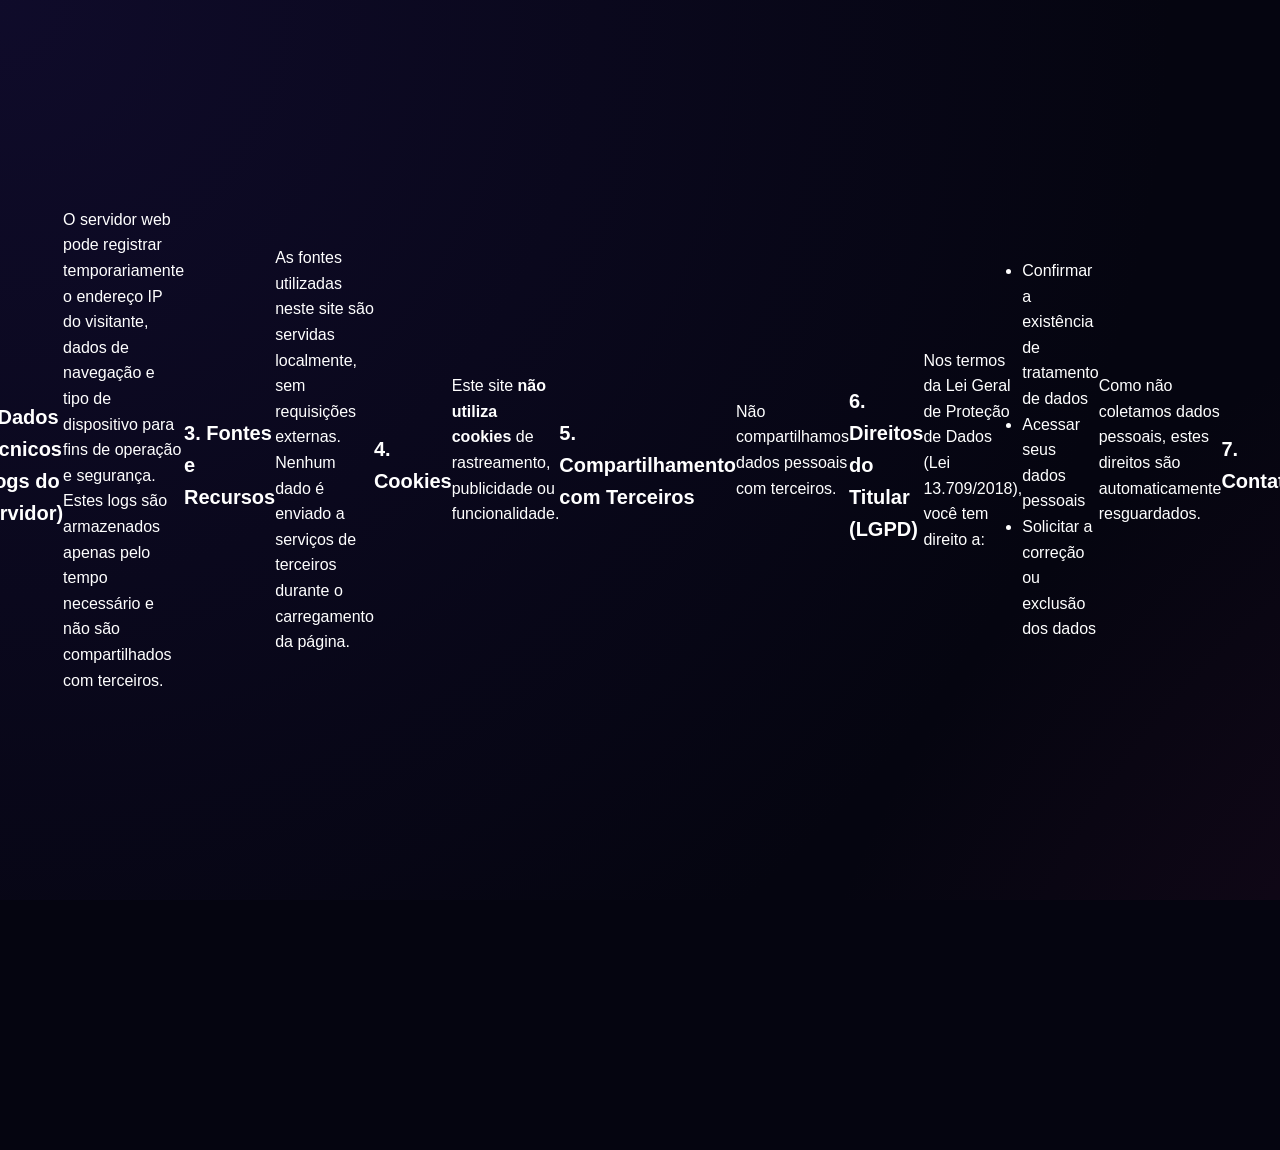
==== privacidade.html @ 1d8f381b "fix: LGPD compliance - self-host fonts, add privacy policy" ====
<!DOCTYPE html>
<html lang="pt-BR">
<head>
    <meta charset="UTF-8">
    <meta name="viewport" content="width=device-width, initial-scale=1.0">
    <title>Política de Privacidade - Countdown</title>
    <link rel="stylesheet" href="style.css">
    <link rel="stylesheet" href="fonts/fonts.css">
    <style>
        body { font-family: 'Inter', sans-serif; max-width: 800px; margin: 0 auto; padding: 40px 20px; line-height: 1.6; }
        h1 { font-size: 28px; margin-bottom: 10px; }
        h2 { font-size: 20px; margin-top: 30px; }
        p { margin: 10px 0; }
        .back { display: inline-block; margin-top: 30px; color: #666; text-decoration: none; }
        .back:hover { text-decoration: underline; }
    </style>
</head>
<body>
    <h1>Política de Privacidade</h1>
    <p><strong>Última atualização:</strong> 02 de julho de 2026</p>

    <h2>1. Dados Coletados</h2>
    <p>Este site é um cronômetro estático e <strong>não coleta, armazena ou processa</strong> dados pessoais dos usuários. Nenhum formulário de cadastro, login ou coleta de informações é utilizado.</p>

    <h2>2. Dados Técnicos (Logs do Servidor)</h2>
    <p>O servidor web pode registrar temporariamente o endereço IP do visitante, dados de navegação e tipo de dispositivo para fins de operação e segurança. Estes logs são armazenados apenas pelo tempo necessário e não são compartilhados com terceiros.</p>

    <h2>3. Fontes e Recursos</h2>
    <p>As fontes utilizadas neste site são servidas localmente, sem requisições externas. Nenhum dado é enviado a serviços de terceiros durante o carregamento da página.</p>

    <h2>4. Cookies</h2>
    <p>Este site <strong>não utiliza cookies</strong> de rastreamento, publicidade ou funcionalidade.</p>

    <h2>5. Compartilhamento com Terceiros</h2>
    <p>Não compartilhamos dados pessoais com terceiros.</p>

    <h2>6. Direitos do Titular (LGPD)</h2>
    <p>Nos termos da Lei Geral de Proteção de Dados (Lei 13.709/2018), você tem direito a:</p>
    <ul>
        <li>Confirmar a existência de tratamento de dados</li>
        <li>Acessar seus dados pessoais</li>
        <li>Solicitar a correção ou exclusão dos dados</li>
    </ul>
    <p>Como não coletamos dados pessoais, estes direitos são automaticamente resguardados.</p>

    <h2>7. Contato</h2>
    <p>Para questões sobre privacidade: <a href="mailto:contato@ambtek.com.br">contato@ambtek.com.br</a></p>

    <h2>8. Alterações</h2>
    <p>Esta política pode ser atualizada periodicamente. Recomendamos a revisão ocasional desta página.</p>

    <a href="index.html" class="back">&larr; Voltar</a>
</body>
</html>
---- style.css ----
/* ========================================
   DARK MODE FIRST DESIGN SYSTEM
   Premium Countdown Application
   ======================================== */

/* ========================================
   DESIGN TOKENS - DARK MODE FIRST
   ======================================== */

:root {
    /* ===== DARK MODE FIRST (DEFAULT) ===== */
    /* Cores Profundas e Vibrantes */
    --color-primary-h: 250;
    --color-primary-s: 80%;
    --color-primary-l: 65%;
    --color-secondary-h: 320;
    --color-secondary-s: 90%;
    --color-secondary-l: 60%;

    /* Backgrounds */
    --bg-app: #050510;
    --bg-mesh-1: radial-gradient(circle at 0% 0%, hsla(250, 60%, 20%, 0.4) 0%, transparent 50%);
    --bg-mesh-2: radial-gradient(circle at 100% 100%, hsla(320, 60%, 20%, 0.4) 0%, transparent 50%);

    /* Glassmorphism Dark - Sofisticado */
    --glass-bg: rgba(20, 20, 35, 0.4);
    --glass-bg-card: rgba(30, 30, 50, 0.35);
    --glass-border: rgba(255, 255, 255, 0.08);
    --glass-blur: blur(20px);

    /* Texto */
    --text-primary: #ffffff;
    --text-secondary: rgba(255, 255, 255, 0.7);

    /* Sombras - Glow */
    --shadow-card: 0 8px 32px 0 rgba(0, 0, 0, 0.3);
    --shadow-glow: 0 0 20px rgba(100, 100, 255, 0.15);

    /* Fontes e Espaçamento */
    --font-display: 'Outfit', sans-serif;
    --font-body: 'Inter', sans-serif;
    --radius-container: 40px;
    --radius-card: 24px;
}

/* ===== LIGHT MODE (GLASSMORPHISM PURO) ===== */
[data-theme="light"] {
    /* Cores mais frescas e luminosas */
    --color-primary-h: 220;
    --color-primary-s: 90%;
    --color-primary-l: 50%;
    --color-secondary-h: 300;
    --color-secondary-s: 85%;
    --color-secondary-l: 55%;

    /* Backgrounds - Aurora */
    --bg-app: #f0f2f5;
    --bg-mesh-1: radial-gradient(circle at 10% 10%, hsla(220, 80%, 80%, 0.5) 0%, transparent 60%);
    --bg-mesh-2: radial-gradient(circle at 90% 90%, hsla(300, 80%, 90%, 0.6) 0%, transparent 60%);

    /* Glassmorphism Light - Cristalino */
    --glass-bg: rgba(255, 255, 255, 0.45);
    /* Mais transparente */
    --glass-bg-card: rgba(255, 255, 255, 0.65);
    /* Mais leitoso */
    --glass-border: rgba(255, 255, 255, 0.8);
    /* Borda branca forte */
    --glass-blur: blur(24px);

    /* Texto */
    --text-primary: #1a1a2e;
    --text-secondary: #4a4a6a;

    /* Sombras - Suaves e Coloridas */
    --shadow-card:
        0 4px 6px -1px rgba(0, 0, 0, 0.05),
        0 10px 15px -3px rgba(0, 0, 0, 0.05),
        0 0 0 1px rgba(255, 255, 255, 0.5) inset;
    --shadow-glow: none;
}

/* ========================================
   GLOBAL RESETS & BODY
   ======================================== */
* {
    margin: 0;
    padding: 0;
    box-sizing: border-box;
}

body {
    min-height: 100vh;
    display: flex;
    justify-content: center;
    align-items: center;
    font-family: var(--font-body);
    background-color: var(--bg-app);
    background-image: var(--bg-mesh-1), var(--bg-mesh-2);
    background-size: 150% 150%;
    background-attachment: fixed;
    color: var(--text-primary);
    overflow: hidden;
    /* Evita scroll desnecessário no desktop */
    transition: background-color 0.5s ease;
}

/* ========================================
   THEME TOGGLE
   ======================================== */
.theme-toggle {
    position: fixed;
    top: 2rem;
    right: 2rem;
    background: var(--glass-bg-card);
    border: 1px solid var(--glass-border);
    border-radius: 50%;
    width: 3.5rem;
    height: 3.5rem;
    cursor: pointer;
    font-size: 1.5rem;
    display: flex;
    align-items: center;
    justify-content: center;
    z-index: 100;
    transition: all 0.3s ease;
    backdrop-filter: var(--glass-blur);
    box-shadow: var(--shadow-card);
    color: var(--text-primary);
    outline: none;
}

.theme-toggle:hover {
    transform: rotate(15deg) scale(1.1);
    background: var(--glass-border);
}

.theme-icon {
    filter: drop-shadow(0 0 5px rgba(255, 255, 255, 0.5));
}

[data-theme="light"] .theme-icon {
    filter: none;
}

/* ========================================
   ANIMATED BACKGROUND ORBS
   ======================================== */
body::before,
body::after {
    content: '';
    position: absolute;
    border-radius: var(--radius-full);
    filter: blur(100px);
    opacity: 0.25;
    animation: float 20s ease-in-out infinite;
    pointer-events: none;
    z-index: var(--z-base);
}

body::before {
    width: 600px;
    height: 600px;
    background: var(--gradient-primary);
    top: -300px;
    left: -300px;
    animation-delay: 0s;
}

body::after {
    width: 500px;
    height: 500px;
    background: var(--gradient-secondary);
    bottom: -250px;
    right: -250px;
    animation-delay: 10s;
}

@keyframes float {

    0%,
    100% {
        transform: translate(0, 0) scale(1);
    }

    33% {
        transform: translate(60px, -60px) scale(1.15);
    }

    66% {
        transform: translate(-60px, 60px) scale(0.85);
    }
}

/* ========================================
   CONTAINER & LAYOUT
   ======================================== */
.container {
    position: relative;
    width: 90%;
    max-width: 1200px;
    background: var(--glass-bg);
    border: 1px solid var(--glass-border);
    border-radius: var(--radius-container);
    padding: 3rem;
    text-align: center;
    backdrop-filter: var(--glass-blur);
    box-shadow: var(--shadow-card);
    transition: all 0.5s cubic-bezier(0.25, 0.8, 0.25, 1);
}

h1 {
    font-family: var(--font-display);
    font-weight: 800;
    font-size: clamp(2rem, 5vw, 4rem);
    margin-bottom: 3rem;
    letter-spacing: -0.02em;
    background: linear-gradient(135deg, var(--text-primary) 0%, var(--text-secondary) 100%);
    -webkit-background-clip: text;
    -webkit-text-fill-color: transparent;
    filter: drop-shadow(0 2px 4px rgba(0, 0, 0, 0.2));
}

/* ========================================
   COUNTDOWN GRID SYSTEM
   ======================================== */
#countdown {
    display: grid;
    /* DESKTOP DEFAULT: Linha única (5 colunas) */
    grid-template-columns: repeat(5, 1fr);
    gap: 1.5rem;
    width: 100%;
}

.countdown-item {
    background: var(--glass-bg-card);
    border: 1px solid var(--glass-border);
    border-radius: var(--radius-card);
    padding: 2rem 1rem;
    display: flex;
    flex-direction: column;
    align-items: center;
    justify-content: center;
    transition: all 0.3s cubic-bezier(0.34, 1.56, 0.64, 1);
    position: relative;
    overflow: hidden;
}

.countdown-item:hover {
    transform: translateY(-5px) scale(1.02);
    box-shadow: var(--shadow-glow);
    border-color: rgba(255, 255, 255, 0.3);
}

/* Efeito de brilho no hover */
.countdown-item::before {
    content: '';
    position: absolute;
    top: 0;
    left: -100%;
    width: 100%;
    height: 100%;
    background: linear-gradient(90deg, transparent, rgba(255, 255, 255, 0.1), transparent);
    transition: 0.5s;
}

.countdown-item:hover::before {
    left: 100%;
}

/* Números */
.countdown-item span {
    font-family: var(--font-display);
    font-size: clamp(2.5rem, 4vw, 5rem);
    font-weight: 700;
    line-height: 1;
    margin-bottom: 0.5rem;
    color: var(--text-primary);
    text-shadow: 0 5px 15px rgba(0, 0, 0, 0.2);
}

/* Labels (Dias, Horas, etc) */
.countdown-item::after {
    font-family: var(--font-body);
    font-size: 0.875rem;
    text-transform: uppercase;
    letter-spacing: 0.1em;
    color: var(--text-secondary);
    font-weight: 500;
}

/* ========================================
   RESPONSIVE DESIGN (MOBILE - NO SCROLL & FIXED BUTTON)
   ======================================== */
@media screen and (max-width: 900px) {

    /* 1. RESET RADICAL DE SCROLL */
    html,
    body {
        height: 100%;
        width: 100%;
        margin: 0;
        padding: 0;
        overflow: hidden !important;
        /* Bloqueia scroll global */
        position: fixed;
        /* Trava o corpo na tela */
    }

    /* 2. BOTÃO DE TEMA (VISIBILIDADE FORÇADA) */
    .theme-toggle {
        display: flex !important;
        visibility: visible !important;
        opacity: 1 !important;
        position: fixed !important;
        top: 15px !important;
        right: 15px !important;
        z-index: 2147483647 !important;
        /* Z-Index Máximo Possível */

        width: 48px !important;
        height: 48px !important;

        background-color: var(--glass-bg-card) !important;
        border: 1px solid var(--glass-border) !important;
        box-shadow: 0 4px 12px rgba(0, 0, 0, 0.3) !important;
        border-radius: 50% !important;
        backdrop-filter: blur(10px) !important;
    }

    /* 3. CONTAINER DE TELA CHEIA */
    .container {
        position: absolute;
        /* Remove do fluxo normal */
        top: 0;
        left: 0;
        width: 100% !important;
        height: 100% !important;
        max-width: none !important;
        max-height: none !important;

        padding: 1rem 1.5rem !important;
        margin: 0 !important;
        border: none !important;
        border-radius: 0 !important;

        display: flex !important;
        flex-direction: column !important;
        justify-content: center !important;
        align-items: center !important;

        overflow: hidden !important;
        /* Bloqueia scroll interno */
    }

    /* 4. TÍTULO COMPACTO */
    h1 {
        margin-top: 3rem !important;
        /* Espaço para o botão */
        margin-bottom: 1rem !important;
        font-size: clamp(1.2rem, 5vw, 1.8rem) !important;
        flex-shrink: 0;
        /* Não deixa sumir */
        line-height: 1.2;
    }

    /* 5. COUNTDOWN FLEXÍVEL (SEM SCROLL) */
    #countdown {
        display: flex !important;
        flex-direction: column !important;
        width: 100%;
        max-width: 500px;
        flex: 1;
        /* Ocupa todo o espaço vertical restante */
        gap: 0.5rem !important;
        overflow: hidden !important;
        /* Garante zero scroll */
        justify-content: center;
        /* Centraliza itens */
        min-height: 0;
        /* Permite flex shrink funcionar corretamente */
        padding-bottom: 1rem;
    }

    .countdown-item {
        flex: 1;
        /* Cada item cresce/encolhe igualmente */
        display: flex;
        flex-direction: row;
        /* Horizontal */
        justify-content: space-between;
        align-items: center;

        min-height: 0;
        /* Crítico para evitar overflow */
        max-height: 80px;
        /* Limite visual */

        padding: 0 1.5rem !important;
        margin: 0 !important;

        border-radius: 12px;
    }

    .countdown-item span {
        font-size: clamp(1.5rem, 4vh, 2.5rem);
        /* Fonte responde à ALTURA da tela */
        order: 2;
        line-height: 1;
    }

    .countdown-item::after {
        order: 1;
        font-size: 0.9rem;
        text-transform: uppercase;
        letter-spacing: 0.05em;
    }

    /* Esconder segundos em telas minúsculas para caber */
    @media screen and (max-height: 500px) {
        .seconds {
            display: none !important;
        }

        h1 {
            font-size: 1rem !important;
            margin-top: 2.5rem !important;
        }

        .countdown-item {
            padding: 0 1rem !important;
        }
    }
}

/* Telas MUITO pequenas (iPhone SE / dobrados) */
@media screen and (max-height: 700px) and (max-width: 900px) {
    h1 {
        font-size: 1.25rem;
        margin-bottom: 1rem;
        margin-top: 2rem;
    }

    #countdown {
        gap: 0.5rem;
    }

    .countdown-item {
        padding: 0.5rem 1.25rem;
    }

    .countdown-item span {
        font-size: 1.75rem;
    }
}


/* ========================================
   ACCESSIBILITY & ANIMATIONS
   ======================================== */

/* Reduce motion for accessibility */
@media (prefers-reduced-motion: reduce) {

    *,
    *::before,
    *::after {
        animation-duration: 0.01ms !important;
        animation-iteration-count: 1 !important;
        transition-duration: 0.01ms !important;
    }
}

/* Focus styles for accessibility */
.countdown-item:focus-visible {
    outline: 2px solid hsl(var(--color-primary-h), var(--color-primary-s), var(--color-primary-l));
    outline-offset: 4px;
    box-shadow:
        var(--shadow-xl),
        var(--shadow-glow-primary);
}
---- fonts/fonts.css ----
@font-face {
  font-family: 'Inter';
  font-style: normal;
  font-weight: 400;
  src: url('fonts/inter-regular.woff2') format('woff2');
}
@font-face {
  font-family: 'Inter';
  font-style: normal;
  font-weight: 600;
  src: url('fonts/inter-semibold.woff2') format('woff2');
}
@font-face {
  font-family: 'Inter';
  font-style: normal;
  font-weight: 700;
  src: url('fonts/inter-bold.woff2') format('woff2');
}
@font-face {
  font-family: 'Inter';
  font-style: normal;
  font-weight: 800;
  src: url('fonts/inter-extrabold.woff2') format('woff2');
}
@font-face {
  font-family: 'Inter';
  font-style: normal;
  font-weight: 900;
  src: url('fonts/inter-black.woff2') format('woff2');
}
@font-face {
  font-family: 'Outfit';
  font-style: normal;
  font-weight: 400;
  src: url('fonts/inter-regular.woff2') format('woff2');
}
@font-face {
  font-family: 'Outfit';
  font-style: normal;
  font-weight: 600;
  src: url('fonts/inter-semibold.woff2') format('woff2');
}
@font-face {
  font-family: 'Outfit';
  font-style: normal;
  font-weight: 700;
  src: url('fonts/inter-bold.woff2') format('woff2');
}
@font-face {
  font-family: 'Outfit';
  font-style: normal;
  font-weight: 800;
  src: url('fonts/inter-extrabold.woff2') format('woff2');
}
@font-face {
  font-family: 'Outfit';
  font-style: normal;
  font-weight: 900;
  src: url('fonts/inter-black.woff2') format('woff2');
}
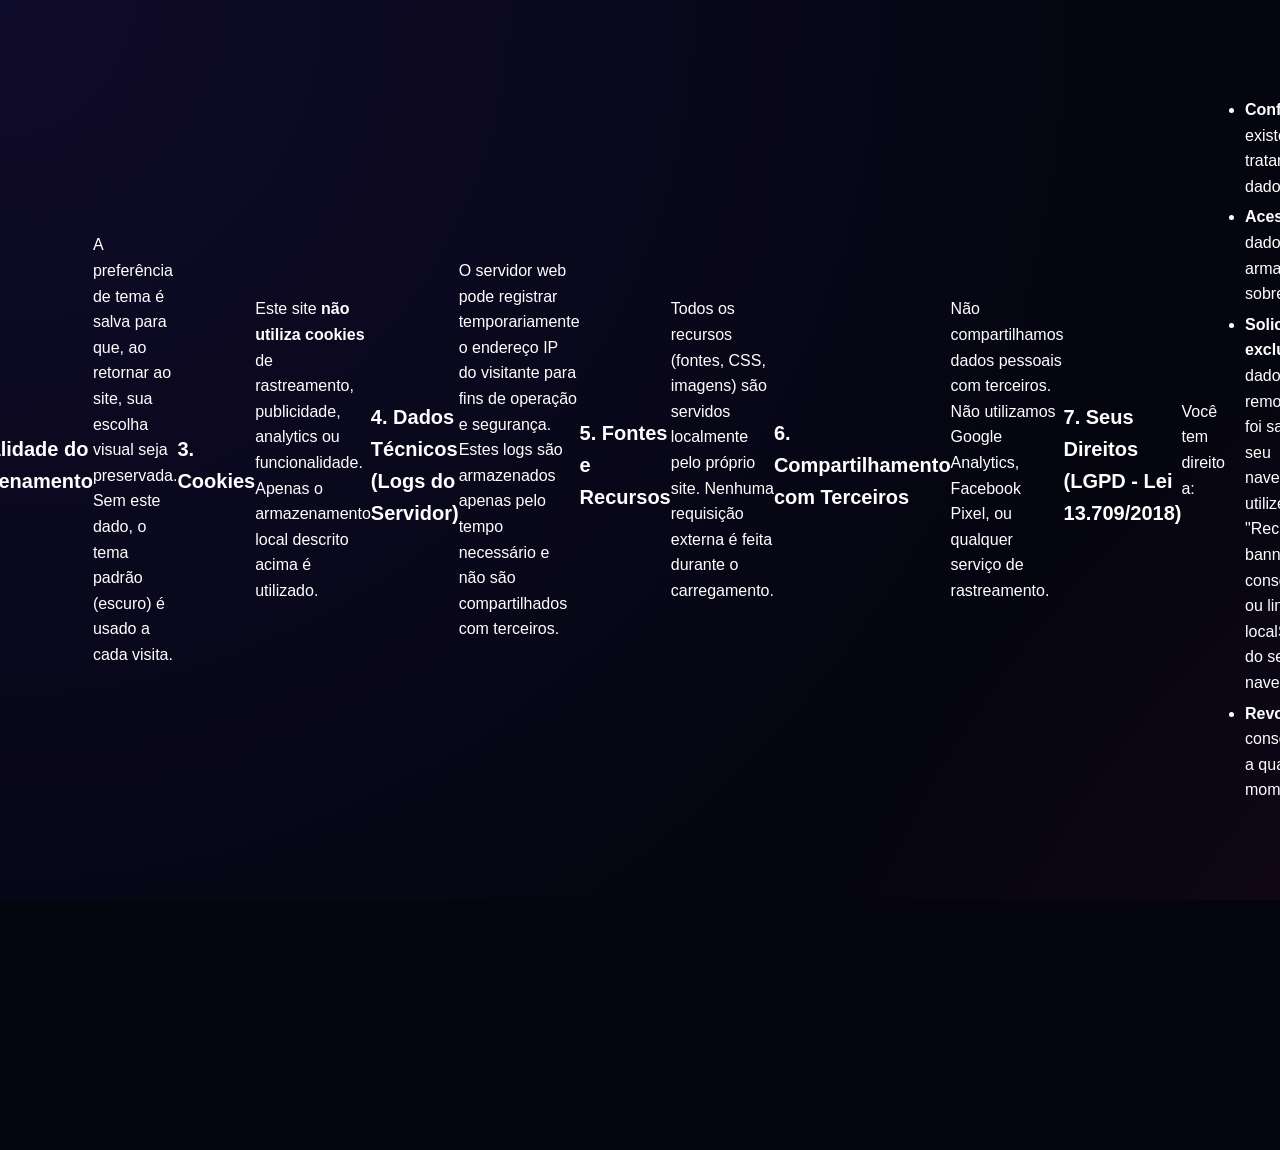
==== commit ae63a6a0: "feat: LGPD consent banner + privacy-first storage - Adiciona banner de consentimento LGPD (Lei 13.70" ====
--- a/privacidade.html
+++ b/privacidade.html
@@ -5,50 +5,82 @@
     <meta name="viewport" content="width=device-width, initial-scale=1.0">
     <title>Política de Privacidade - Countdown</title>
     <link rel="stylesheet" href="style.css">
+    <link rel="stylesheet" href="style-lgpd.css">
     <link rel="stylesheet" href="fonts/fonts.css">
     <style>
         body { font-family: 'Inter', sans-serif; max-width: 800px; margin: 0 auto; padding: 40px 20px; line-height: 1.6; }
         h1 { font-size: 28px; margin-bottom: 10px; }
         h2 { font-size: 20px; margin-top: 30px; }
         p { margin: 10px 0; }
+        ul { margin: 10px 0 10px 20px; }
+        li { margin: 5px 0; }
         .back { display: inline-block; margin-top: 30px; color: #666; text-decoration: none; }
         .back:hover { text-decoration: underline; }
+        .highlight { background: rgba(108, 92, 231, 0.1); border-left: 3px solid #6c5ce7; padding: 12px 16px; border-radius: 4px; margin: 15px 0; }
     </style>
 </head>
 <body>
     <h1>Política de Privacidade</h1>
     <p><strong>Última atualização:</strong> 02 de julho de 2026</p>
 
-    <h2>1. Dados Coletados</h2>
-    <p>Este site é um cronômetro estático e <strong>não coleta, armazena ou processa</strong> dados pessoais dos usuários. Nenhum formulário de cadastro, login ou coleta de informações é utilizado.</p>
+    <div class="highlight">
+        <strong>🔒 Resumo:</strong> Este site é um cronômetro simples. Armazenamos <strong>apenas</strong> sua preferência visual (tema claro/escuro) no navegador, <strong>com seu consentimento</strong>. Nenhum dado é enviado para servidores externos.
+    </div>
 
-    <h2>2. Dados Técnicos (Logs do Servidor)</h2>
-    <p>O servidor web pode registrar temporariamente o endereço IP do visitante, dados de navegação e tipo de dispositivo para fins de operação e segurança. Estes logs são armazenados apenas pelo tempo necessário e não são compartilhados com terceiros.</p>
+    <h2>1. Dados Armazenados Localmente</h2>
+    <p>Com o seu consentimento, este site armazena no seu navegador (localStorage):</p>
+    <ul>
+        <li><strong>Preferência de tema</strong> (claro/escuro) — chave: <code>countdown-theme-preference</code></li>
+        <li><strong>Registro de consentimento</strong> — chave: <code>lgpd-consent</code></li>
+    </ul>
+    <p>Este armazenamento é <strong>exclusivamente local</strong>. Nenhum dado é transmitido para servidores, APIs ou terceiros.</p>
 
-    <h2>3. Fontes e Recursos</h2>
-    <p>As fontes utilizadas neste site são servidas localmente, sem requisições externas. Nenhum dado é enviado a serviços de terceiros durante o carregamento da página.</p>
+    <h2>2. Finalidade do Armazenamento</h2>
+    <p>A preferência de tema é salva para que, ao retornar ao site, sua escolha visual seja preservada. Sem este dado, o tema padrão (escuro) é usado a cada visita.</p>
 
-    <h2>4. Cookies</h2>
-    <p>Este site <strong>não utiliza cookies</strong> de rastreamento, publicidade ou funcionalidade.</p>
+    <h2>3. Cookies</h2>
+    <p>Este site <strong>não utiliza cookies</strong> de rastreamento, publicidade, analytics ou funcionalidade. Apenas o armazenamento local descrito acima é utilizado.</p>
 
-    <h2>5. Compartilhamento com Terceiros</h2>
-    <p>Não compartilhamos dados pessoais com terceiros.</p>
+    <h2>4. Dados Técnicos (Logs do Servidor)</h2>
+    <p>O servidor web pode registrar temporariamente o endereço IP do visitante para fins de operação e segurança. Estes logs são armazenados apenas pelo tempo necessário e não são compartilhados com terceiros.</p>
 
-    <h2>6. Direitos do Titular (LGPD)</h2>
-    <p>Nos termos da Lei Geral de Proteção de Dados (Lei 13.709/2018), você tem direito a:</p>
+    <h2>5. Fontes e Recursos</h2>
+    <p>Todos os recursos (fontes, CSS, imagens) são servidos localmente pelo próprio site. Nenhuma requisição externa é feita durante o carregamento.</p>
+
+    <h2>6. Compartilhamento com Terceiros</h2>
+    <p>Não compartilhamos dados pessoais com terceiros. Não utilizamos Google Analytics, Facebook Pixel, ou qualquer serviço de rastreamento.</p>
+
+    <h2>7. Seus Direitos (LGPD - Lei 13.709/2018)</h2>
+    <p>Você tem direito a:</p>
     <ul>
-        <li>Confirmar a existência de tratamento de dados</li>
-        <li>Acessar seus dados pessoais</li>
-        <li>Solicitar a correção ou exclusão dos dados</li>
+        <li><strong>Confirmar</strong> a existência de tratamento de dados</li>
+        <li><strong>Acessar</strong> os dados armazenados sobre você</li>
+        <li><strong>Solicitar a exclusão</strong> dos dados — para remover o que foi salvo no seu navegador, utilize a opção "Recusar" no banner de consentimento ou limpe o localStorage do seu navegador</li>
+        <li><strong>Revogar</strong> o consentimento a qualquer momento</li>
     </ul>
-    <p>Como não coletamos dados pessoais, estes direitos são automaticamente resguardados.</p>
+    <p>Você pode gerenciar o armazenamento local do seu navegador a qualquer momento através das configurações de privacidade do seu navegador.</p>
 
-    <h2>7. Contato</h2>
-    <p>Para questões sobre privacidade: <a href="mailto:contato@ambtek.com.br">contato@ambtek.com.br</a></p>
+    <h2>8. Base Legal</h2>
+    <p>O tratamento de dados é realizado com base no <strong>consentimento do titular</strong> (Art. 7º, I da LGPD), obtido através do banner exibido na primeira visita.</p>
 
-    <h2>8. Alterações</h2>
+    <h2>9. Contato</h2>
+    <p>Para questões relacionadas à privacidade e proteção de dados:</p>
+    <p>Email: <a href="mailto:contato@ambtek.com.br">contato@ambtek.com.br</a></p>
+
+    <h2>10. Alterações</h2>
     <p>Esta política pode ser atualizada periodicamente. Recomendamos a revisão ocasional desta página.</p>
 
     <a href="index.html" class="back">&larr; Voltar</a>
+
+    <script>
+        // Aplicar tema salvo na pagina de privacidade
+        try {
+            var theme = localStorage.getItem('countdown-theme-preference');
+            var consent = localStorage.getItem('lgpd-consent');
+            if (consent === 'accepted' && theme === 'light') {
+                document.body.setAttribute('data-theme', 'light');
+            }
+        } catch(e) {}
+    </script>
 </body>
 </html>
--- a/style-lgpd.css
+++ b/style-lgpd.css
@@ -0,0 +1,168 @@
+/* ========================================
+   LGPD CONSENT BANNER
+   ======================================== */
+.lgpd-banner {
+    position: fixed;
+    bottom: 0;
+    left: 0;
+    right: 0;
+    z-index: 99999;
+    background: rgba(10, 10, 25, 0.95);
+    backdrop-filter: blur(20px);
+    -webkit-backdrop-filter: blur(20px);
+    border-top: 1px solid rgba(255, 255, 255, 0.1);
+    box-shadow: 0 -10px 40px rgba(0, 0, 0, 0.5);
+    padding: 16px 24px;
+    transform: translateY(100%);
+    transition: transform 0.5s cubic-bezier(0.25, 0.8, 0.25, 1);
+}
+
+.lgpd-banner.active {
+    transform: translateY(0);
+}
+
+.lgpd-banner-content {
+    max-width: 1200px;
+    margin: 0 auto;
+    display: flex;
+    align-items: center;
+    gap: 16px;
+    flex-wrap: wrap;
+}
+
+.lgpd-banner-icon {
+    font-size: 24px;
+    flex-shrink: 0;
+}
+
+.lgpd-banner-text {
+    flex: 1;
+    min-width: 200px;
+}
+
+.lgpd-banner-text p {
+    margin: 0;
+    font-family: 'Inter', sans-serif;
+    font-size: 13px;
+    line-height: 1.5;
+    color: rgba(255, 255, 255, 0.85);
+}
+
+.lgpd-banner-text p:first-child {
+    margin-bottom: 4px;
+}
+
+.lgpd-banner-actions {
+    display: flex;
+    align-items: center;
+    gap: 10px;
+    flex-shrink: 0;
+    flex-wrap: wrap;
+}
+
+.lgpd-btn {
+    font-family: 'Inter', sans-serif;
+    font-size: 13px;
+    font-weight: 600;
+    padding: 8px 20px;
+    border: none;
+    border-radius: 8px;
+    cursor: pointer;
+    transition: all 0.2s ease;
+    white-space: nowrap;
+}
+
+.lgpd-btn-primary {
+    background: linear-gradient(135deg, #6c5ce7, #a855f7);
+    color: #fff;
+    box-shadow: 0 0 20px rgba(108, 92, 231, 0.3);
+}
+
+.lgpd-btn-primary:hover {
+    transform: scale(1.05);
+    box-shadow: 0 0 30px rgba(108, 92, 231, 0.5);
+}
+
+.lgpd-btn-secondary {
+    background: rgba(255, 255, 255, 0.08);
+    color: rgba(255, 255, 255, 0.8);
+    border: 1px solid rgba(255, 255, 255, 0.15);
+}
+
+.lgpd-btn-secondary:hover {
+    background: rgba(255, 255, 255, 0.15);
+    color: #fff;
+}
+
+.lgpd-link {
+    font-family: 'Inter', sans-serif;
+    font-size: 12px;
+    color: rgba(255, 255, 255, 0.5);
+    text-decoration: none;
+    border-bottom: 1px dotted rgba(255, 255, 255, 0.2);
+    transition: color 0.2s;
+}
+
+.lgpd-link:hover {
+    color: rgba(255, 255, 255, 0.9);
+    border-bottom-color: rgba(255, 255, 255, 0.5);
+}
+
+/* Light mode adjustments */
+[data-theme="light"] .lgpd-banner {
+    background: rgba(240, 242, 245, 0.97);
+    border-top: 1px solid rgba(0, 0, 0, 0.08);
+    box-shadow: 0 -10px 40px rgba(0, 0, 0, 0.1);
+}
+
+[data-theme="light"] .lgpd-banner-text p {
+    color: rgba(0, 0, 0, 0.75);
+}
+
+[data-theme="light"] .lgpd-btn-secondary {
+    background: rgba(0, 0, 0, 0.06);
+    color: rgba(0, 0, 0, 0.65);
+    border: 1px solid rgba(0, 0, 0, 0.1);
+}
+
+[data-theme="light"] .lgpd-btn-secondary:hover {
+    background: rgba(0, 0, 0, 0.1);
+    color: #000;
+}
+
+[data-theme="light"] .lgpd-link {
+    color: rgba(0, 0, 0, 0.4);
+    border-bottom-color: rgba(0, 0, 0, 0.15);
+}
+
+[data-theme="light"] .lgpd-link:hover {
+    color: rgba(0, 0, 0, 0.8);
+}
+
+/* Mobile: banner empilhado */
+@media screen and (max-width: 600px) {
+    .lgpd-banner {
+        padding: 16px;
+    }
+
+    .lgpd-banner-content {
+        flex-direction: column;
+        text-align: center;
+    }
+
+    .lgpd-banner-actions {
+        justify-content: center;
+        width: 100%;
+    }
+
+    .lgpd-banner-text p {
+        font-size: 12px;
+    }
+
+    .lgpd-btn {
+        font-size: 12px;
+        padding: 10px 16px;
+        flex: 1;
+        min-width: 100px;
+    }
+}
